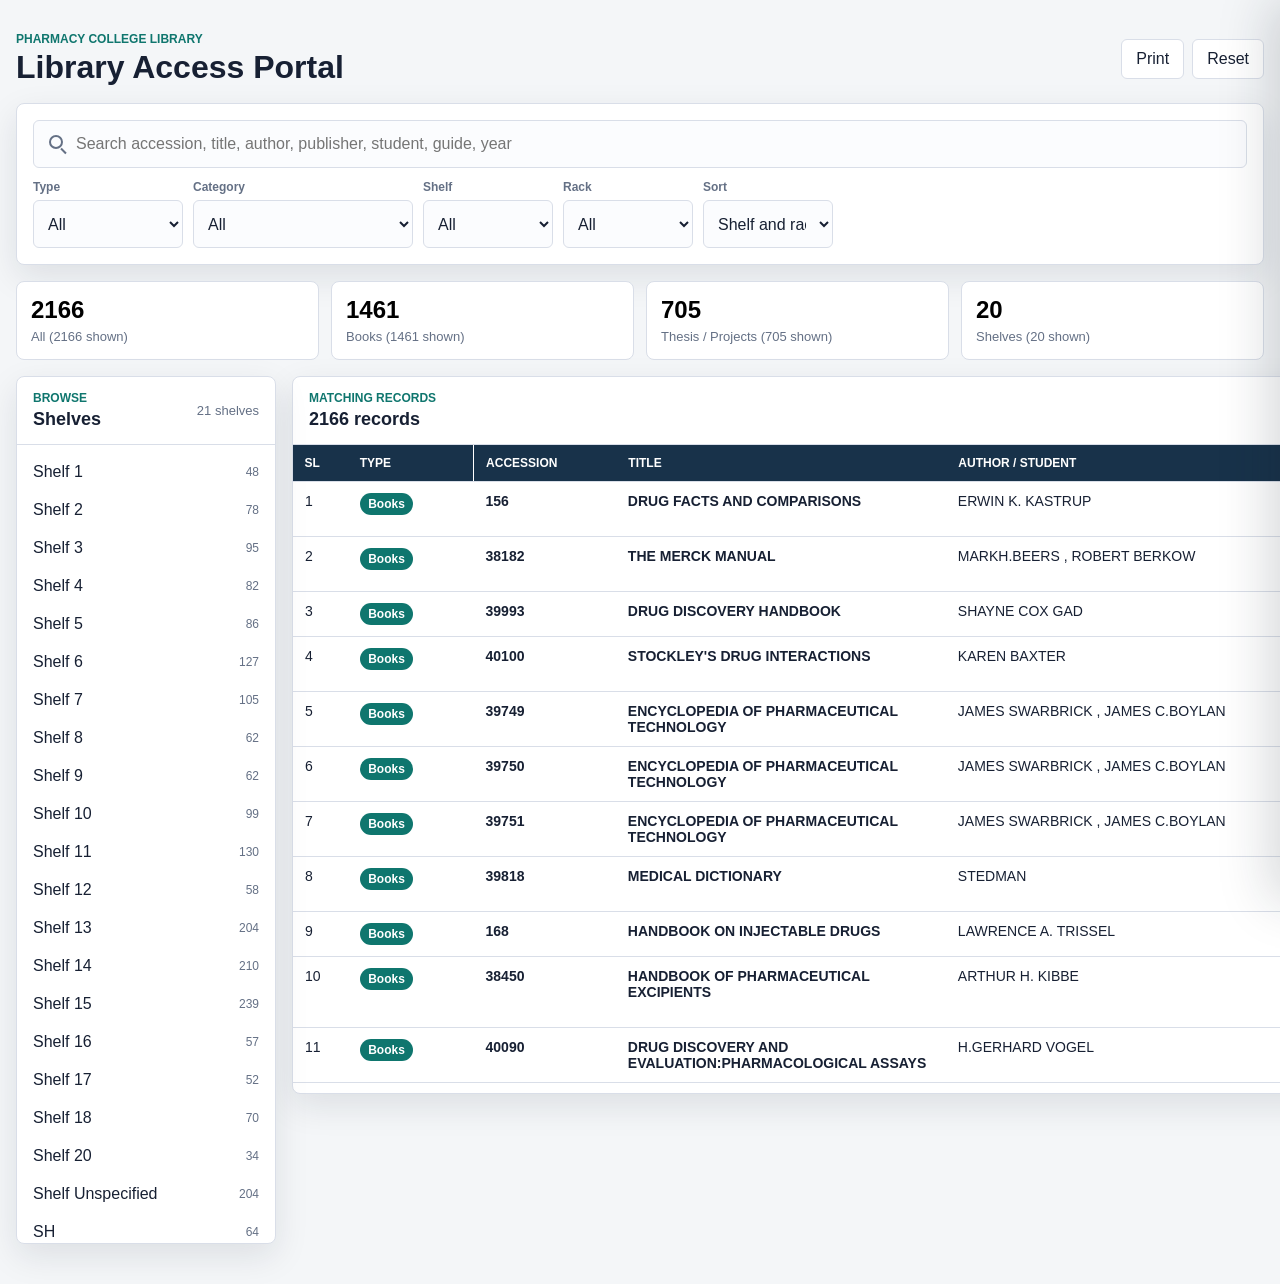
==== index.html @ b00e7058 "Add files via upload" ====
<!doctype html>
<html lang="en">
  <head>
    <meta charset="utf-8">
    <meta name="viewport" content="width=device-width, initial-scale=1">
    <title>Library Access Portal</title>
    <link rel="stylesheet" href="styles.css">
  </head>
  <body>
    <main class="app-shell">
      <header class="topbar">
        <div>
          <p class="eyebrow">Pharmacy College Library</p>
          <h1>Library Access Portal</h1>
        </div>
        <div class="top-actions">
          <button class="button" id="printResults" type="button">Print</button>
          <button class="button" id="clearFilters" type="button">Reset</button>
        </div>
      </header>

      <section class="search-band" aria-label="Search and filters">
        <div class="search-box">
          <span class="search-mark" aria-hidden="true"></span>
          <input id="searchInput" type="search" autocomplete="off" placeholder="Search accession, title, author, publisher, student, guide, year">
        </div>
        <div class="filters">
          <label>
            <span>Type</span>
            <select id="typeFilter"></select>
          </label>
          <label>
            <span>Category</span>
            <select id="categoryFilter"></select>
          </label>
          <label>
            <span>Shelf</span>
            <select id="shelfFilter"></select>
          </label>
          <label>
            <span>Rack</span>
            <select id="rackFilter"></select>
          </label>
          <label>
            <span>Sort</span>
            <select id="sortMode">
              <option value="location">Shelf and rack</option>
              <option value="title">Title A-Z</option>
              <option value="accession">Accession</option>
              <option value="year">Year</option>
              <option value="category">Category</option>
            </select>
          </label>
        </div>
      </section>

      <section class="summary-grid" id="summaryGrid" aria-label="Record summary"></section>

      <section class="workspace">
        <aside class="side-panel">
          <div class="panel-heading">
            <div>
              <p class="eyebrow">Browse</p>
              <h2>Shelves</h2>
            </div>
            <span id="shelfCount"></span>
          </div>
          <div id="shelfList" class="shelf-list"></div>
        </aside>

        <section class="results-panel">
          <div class="results-heading">
            <div>
              <p class="eyebrow">Matching Records</p>
              <h2 id="resultCount">0 records</h2>
            </div>
            <div id="activeFilters" class="active-filters"></div>
          </div>

          <div class="table-wrap">
            <table>
              <thead>
                <tr>
                  <th>SL</th>
                  <th>Type</th>
                  <th>Accession</th>
                  <th>Title</th>
                  <th>Author / Student</th>
                  <th>Publisher / Guide</th>
                  <th>Year</th>
                  <th>Location</th>
                </tr>
              </thead>
              <tbody id="resultBody"></tbody>
            </table>
          </div>
        </section>
      </section>
    </main>

    <aside class="detail-drawer" id="detailDrawer" aria-live="polite">
      <button class="close-button" id="closeDrawer" type="button">Close</button>
      <p class="eyebrow" id="detailCategory">Record</p>
      <h2 id="detailTitle">Select a record</h2>
      <div id="detailLocation" class="location-card"></div>
      <dl id="detailFields"></dl>
    </aside>

    <script src="data.js"></script>
    <script src="app.js"></script>
  </body>
</html>
---- styles.css ----
:root {
  --ink: #172033;
  --muted: #647085;
  --line: #d9dee8;
  --paper: #f4f6f8;
  --panel: #ffffff;
  --navy: #18324a;
  --teal: #0f766e;
  --gold: #a76f12;
  --rose: #9b3450;
  --green-soft: #e8f3ef;
  --shadow: 0 12px 34px rgba(23, 32, 51, 0.1);
}

* {
  box-sizing: border-box;
}

body {
  margin: 0;
  background: var(--paper);
  color: var(--ink);
  font-family: Arial, Helvetica, sans-serif;
  letter-spacing: 0;
}

button,
input,
select {
  font: inherit;
}

.app-shell {
  width: min(1500px, calc(100% - 32px));
  margin: 0 auto;
  padding: 22px 0 40px;
}

.topbar {
  display: flex;
  align-items: center;
  justify-content: space-between;
  gap: 16px;
  padding: 10px 0 18px;
}

.eyebrow {
  margin: 0 0 4px;
  color: var(--teal);
  font-size: 12px;
  font-weight: 700;
  text-transform: uppercase;
}

h1,
h2 {
  margin: 0;
}

h1 {
  font-size: 32px;
  line-height: 1.1;
}

h2 {
  font-size: 18px;
}

.button,
.close-button {
  border: 1px solid var(--line);
  background: var(--panel);
  color: var(--ink);
  border-radius: 6px;
  padding: 10px 14px;
  cursor: pointer;
}

.button:hover,
.close-button:hover {
  border-color: var(--teal);
}

.top-actions {
  display: flex;
  gap: 8px;
}

.search-band {
  background: var(--panel);
  border: 1px solid var(--line);
  border-radius: 8px;
  box-shadow: var(--shadow);
  display: grid;
  grid-template-columns: 1fr;
  gap: 12px;
  padding: 16px;
}

.search-box {
  position: relative;
}

.search-box input {
  width: 100%;
  height: 48px;
  border: 1px solid var(--line);
  border-radius: 6px;
  padding: 0 14px 0 42px;
  color: var(--ink);
  background: #fbfcfe;
}

.search-box input:focus,
select:focus {
  outline: 2px solid rgba(15, 118, 110, 0.25);
  border-color: var(--teal);
}

.search-mark {
  position: absolute;
  left: 16px;
  top: 15px;
  width: 14px;
  height: 14px;
  border: 2px solid var(--muted);
  border-radius: 50%;
}

.search-mark::after {
  content: "";
  position: absolute;
  right: -6px;
  bottom: -5px;
  width: 7px;
  height: 2px;
  background: var(--muted);
  transform: rotate(45deg);
}

.filters {
  display: grid;
  grid-template-columns: 150px 220px repeat(3, 130px);
  gap: 10px;
}

label span {
  display: block;
  margin-bottom: 6px;
  color: var(--muted);
  font-size: 12px;
  font-weight: 700;
}

select {
  width: 100%;
  height: 48px;
  border: 1px solid var(--line);
  border-radius: 6px;
  background: #fbfcfe;
  color: var(--ink);
  padding: 0 10px;
}

.summary-grid {
  display: grid;
  grid-template-columns: repeat(4, minmax(150px, 1fr));
  gap: 12px;
  margin: 16px 0;
}

.summary-card {
  background: var(--panel);
  border: 1px solid var(--line);
  border-radius: 8px;
  padding: 14px;
  text-align: left;
  cursor: pointer;
}

.summary-card strong {
  display: block;
  margin-bottom: 3px;
  font-size: 24px;
}

.summary-card span {
  color: var(--muted);
  font-size: 13px;
}

.workspace {
  display: grid;
  grid-template-columns: 260px 1fr;
  gap: 16px;
  align-items: start;
}

.side-panel,
.results-panel {
  background: var(--panel);
  border: 1px solid var(--line);
  border-radius: 8px;
  box-shadow: var(--shadow);
}

.side-panel {
  position: sticky;
  top: 16px;
  max-height: calc(100vh - 32px);
  overflow: hidden;
}

.panel-heading,
.results-heading {
  display: flex;
  align-items: center;
  justify-content: space-between;
  gap: 12px;
  padding: 14px 16px;
  border-bottom: 1px solid var(--line);
}

.panel-heading span {
  color: var(--muted);
  font-size: 13px;
}

.shelf-list {
  max-height: calc(100vh - 92px);
  overflow: auto;
  padding: 8px;
}

.shelf-item {
  width: 100%;
  display: flex;
  align-items: center;
  justify-content: space-between;
  gap: 10px;
  border: 0;
  border-radius: 6px;
  background: transparent;
  color: var(--ink);
  padding: 10px 8px;
  cursor: pointer;
  text-align: left;
}

.shelf-item:hover,
.shelf-item.active {
  background: #e7f2f0;
}

.shelf-item span:last-child {
  color: var(--muted);
  font-size: 12px;
}

.results-heading select {
  width: 170px;
}

.active-filters {
  color: var(--muted);
  font-size: 13px;
  text-align: right;
}

.table-wrap {
  overflow: auto;
  max-height: 72vh;
}

table {
  width: 100%;
  border-collapse: collapse;
  min-width: 1180px;
}

th,
td {
  border-bottom: 1px solid var(--line);
  padding: 11px 12px;
  text-align: left;
  vertical-align: top;
}

th {
  position: sticky;
  top: 0;
  z-index: 1;
  background: var(--navy);
  color: #ffffff;
  font-size: 12px;
  text-transform: uppercase;
}

td {
  font-size: 14px;
}

tbody tr {
  cursor: pointer;
}

tbody tr:hover {
  background: #f0f7f5;
}

.title-cell {
  min-width: 330px;
  font-weight: 700;
}

.accession-cell {
  white-space: nowrap;
  font-weight: 700;
}

.subtext {
  color: var(--muted);
  font-size: 12px;
}

.pill {
  display: inline-block;
  border-radius: 999px;
  padding: 4px 8px;
  color: #ffffff;
  background: var(--navy);
  font-size: 12px;
  font-weight: 700;
}

.pill.books {
  background: var(--teal);
}

.pill.bpharm {
  background: var(--gold);
}

.pill.practice {
  background: #5b5f97;
}

.pill.pp {
  background: var(--rose);
}

.pill.pc {
  background: var(--navy);
}

.detail-drawer {
  position: fixed;
  top: 0;
  right: 0;
  width: min(460px, 100%);
  height: 100vh;
  background: var(--panel);
  border-left: 1px solid var(--line);
  box-shadow: -18px 0 50px rgba(24, 33, 47, 0.18);
  padding: 22px;
  transform: translateX(102%);
  transition: transform 180ms ease;
  overflow: auto;
  z-index: 5;
}

.detail-drawer.open {
  transform: translateX(0);
}

.close-button {
  float: right;
}

.detail-drawer h2 {
  clear: both;
  margin: 10px 0 18px;
  font-size: 22px;
  line-height: 1.25;
}

.location-card {
  border: 1px solid var(--line);
  background: var(--green-soft);
  border-radius: 8px;
  margin: 0 0 18px;
  padding: 14px;
}

.location-card span {
  display: block;
  color: var(--muted);
  font-size: 12px;
  font-weight: 700;
  text-transform: uppercase;
}

.location-card strong {
  display: block;
  margin-top: 4px;
  font-size: 28px;
}

mark {
  background: #f7d56f;
  color: inherit;
  padding: 0 2px;
}

dl {
  display: grid;
  grid-template-columns: 130px 1fr;
  gap: 10px 14px;
  margin: 0;
}

dt {
  color: var(--muted);
  font-weight: 700;
}

dd {
  margin: 0;
}

.empty-state {
  padding: 32px;
  color: var(--muted);
  text-align: center;
}

@media (max-width: 980px) {
  .search-band,
  .workspace {
    grid-template-columns: 1fr;
  }

  .filters,
  .summary-grid {
    grid-template-columns: repeat(2, minmax(0, 1fr));
  }

  .side-panel {
    position: static;
    max-height: none;
  }

  .shelf-list {
    max-height: 220px;
  }
}

@media (max-width: 620px) {
  .app-shell {
    width: min(100% - 20px, 1500px);
    padding-top: 12px;
  }

  .topbar,
  .results-heading {
    align-items: flex-start;
    flex-direction: column;
  }

  h1 {
    font-size: 26px;
  }

  .filters,
  .summary-grid {
    grid-template-columns: 1fr;
  }
}

@media print {
  body {
    background: #ffffff;
  }

  .top-actions,
  .search-band,
  .summary-grid,
  .side-panel,
  .detail-drawer {
    display: none !important;
  }

  .app-shell {
    width: 100%;
    padding: 0;
  }

  .workspace {
    display: block;
  }

  .results-panel {
    border: 0;
    box-shadow: none;
  }

  .table-wrap {
    max-height: none;
    overflow: visible;
  }

  table {
    min-width: 0;
    font-size: 10px;
  }
}
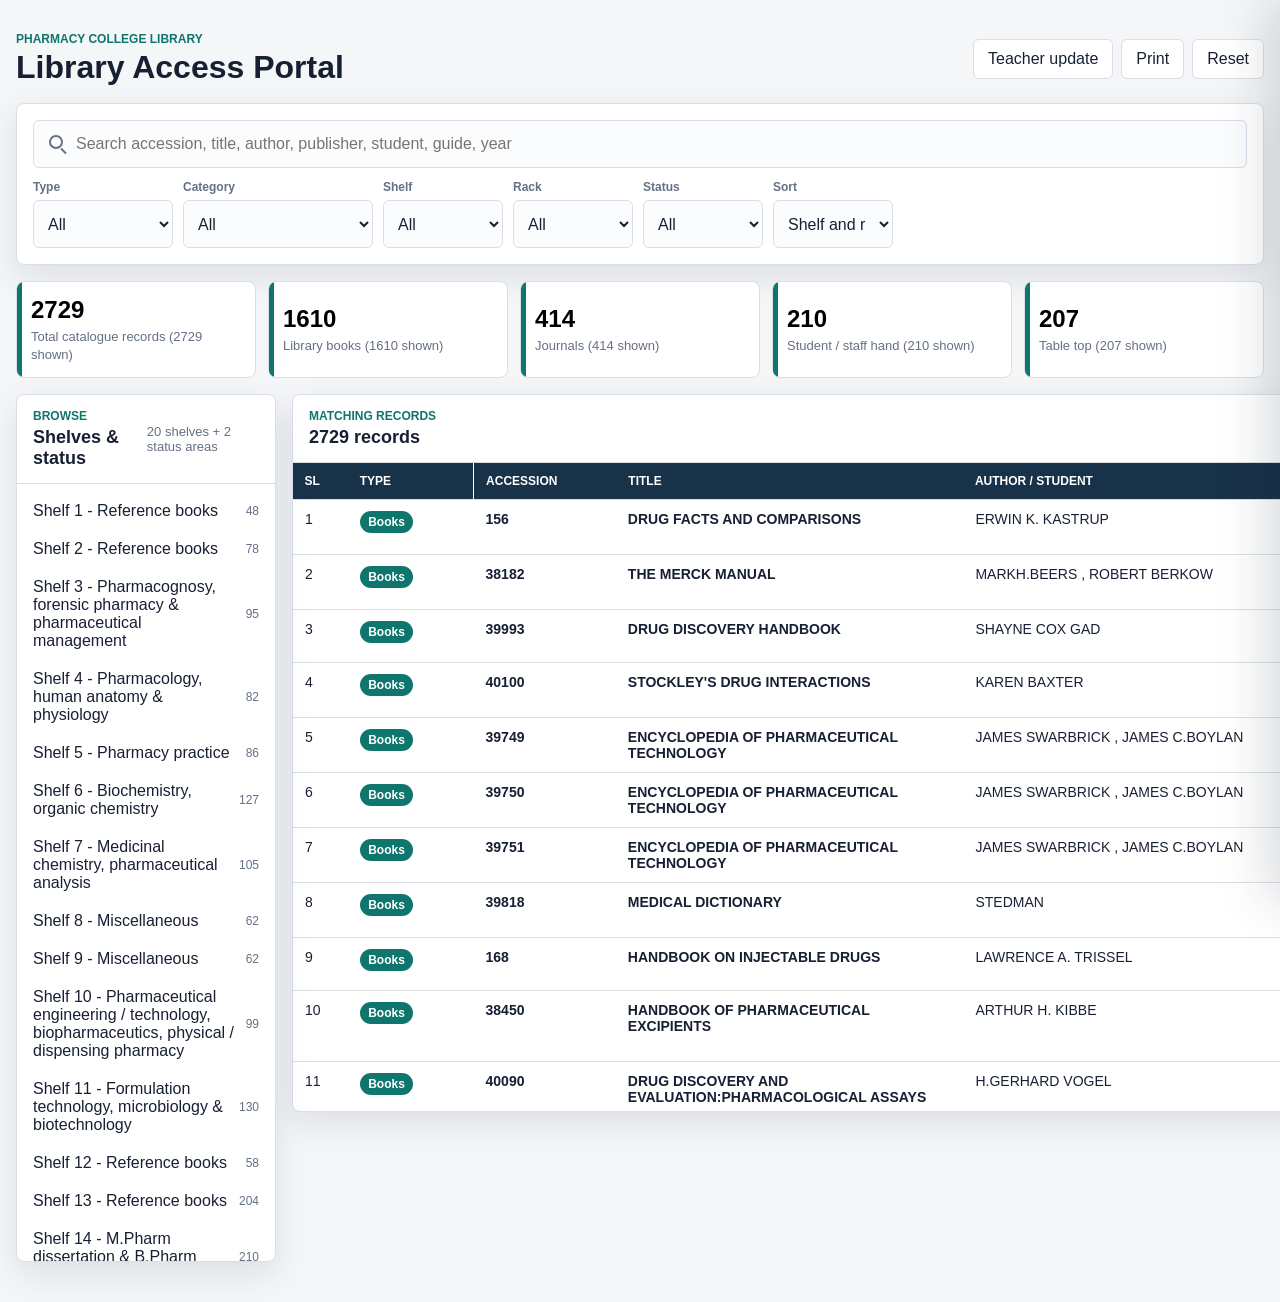
==== commit 7b7d8440: "Update library catalogue app" ====
--- a/index.html
+++ b/index.html
@@ -14,6 +14,8 @@
           <h1>Library Access Portal</h1>
         </div>
         <div class="top-actions">
+          <button class="button" id="teacherMode" type="button">Teacher update</button>
+          <button class="button hidden" id="exportUpdates" type="button">Export updates</button>
           <button class="button" id="printResults" type="button">Print</button>
           <button class="button" id="clearFilters" type="button">Reset</button>
         </div>
@@ -42,6 +44,10 @@
             <select id="rackFilter"></select>
           </label>
           <label>
+            <span>Status</span>
+            <select id="statusFilter"></select>
+          </label>
+          <label>
             <span>Sort</span>
             <select id="sortMode">
               <option value="location">Shelf and rack</option>
@@ -61,7 +67,7 @@
           <div class="panel-heading">
             <div>
               <p class="eyebrow">Browse</p>
-              <h2>Shelves</h2>
+              <h2>Shelves & status</h2>
             </div>
             <span id="shelfCount"></span>
           </div>
@@ -104,6 +110,36 @@
       <h2 id="detailTitle">Select a record</h2>
       <div id="detailLocation" class="location-card"></div>
       <dl id="detailFields"></dl>
+      <section class="admin-panel hidden" id="adminPanel">
+        <p class="eyebrow">Teacher update</p>
+        <label>
+          <span>Status</span>
+          <select id="adminStatus">
+            <option value="Available">Available in library</option>
+            <option value="Out with student/staff">Out with student/staff</option>
+            <option value="Not available">Not available</option>
+            <option value="Logged, not yet shelved">Logged, not yet shelved</option>
+            <option value="Needs verification">Needs verification</option>
+            <option value="Missing">Missing / not found</option>
+          </select>
+        </label>
+        <div class="admin-grid">
+          <label>
+            <span>Shelf</span>
+            <input id="adminShelf" type="text" placeholder="Example: 5">
+          </label>
+          <label>
+            <span>Rack</span>
+            <input id="adminRack" type="text" placeholder="Example: A">
+          </label>
+        </div>
+        <label>
+          <span>Note</span>
+          <input id="adminNote" type="text" placeholder="Return date, borrower, correction note">
+        </label>
+        <button class="button primary" id="saveUpdate" type="button">Save update</button>
+        <button class="button" id="undoUpdate" type="button">Undo last update</button>
+      </section>
     </aside>
 
     <script src="data.js"></script>
--- a/styles.css
+++ b/styles.css
@@ -140,7 +140,7 @@
 
 .filters {
   display: grid;
-  grid-template-columns: 150px 220px repeat(3, 130px);
+  grid-template-columns: 140px 190px repeat(4, 120px);
   gap: 10px;
 }
 
@@ -164,7 +164,7 @@
 
 .summary-grid {
   display: grid;
-  grid-template-columns: repeat(4, minmax(150px, 1fr));
+  grid-template-columns: repeat(5, minmax(150px, 1fr));
   gap: 12px;
   margin: 16px 0;
 }
@@ -176,6 +176,17 @@
   padding: 14px;
   text-align: left;
   cursor: pointer;
+  min-height: 86px;
+  position: relative;
+  overflow: hidden;
+}
+
+.summary-card::before {
+  content: "";
+  position: absolute;
+  inset: 0 auto 0 0;
+  width: 5px;
+  background: var(--teal);
 }
 
 .summary-card strong {
@@ -308,6 +319,19 @@
   background: #f0f7f5;
 }
 
+tbody tr.out {
+  background: #fff8e8;
+}
+
+tbody tr.missing {
+  background: #fff0f0;
+}
+
+tbody tr.verify,
+tbody tr.unassigned {
+  background: #f7fbff;
+}
+
 .title-cell {
   min-width: 330px;
   font-weight: 700;
@@ -321,6 +345,16 @@
 .subtext {
   color: var(--muted);
   font-size: 12px;
+}
+
+.hidden {
+  display: none !important;
+}
+
+.button.primary {
+  background: var(--teal);
+  border-color: var(--teal);
+  color: #ffffff;
 }
 
 .pill {
@@ -335,6 +369,10 @@
 
 .pill.books {
   background: var(--teal);
+}
+
+.pill.journals {
+  background: #2563eb;
 }
 
 .pill.bpharm {
@@ -403,7 +441,8 @@
 .location-card strong {
   display: block;
   margin-top: 4px;
-  font-size: 28px;
+  font-size: 24px;
+  line-height: 1.15;
 }
 
 mark {
@@ -426,6 +465,32 @@
 
 dd {
   margin: 0;
+}
+
+.admin-panel {
+  border-top: 1px solid var(--line);
+  margin-top: 18px;
+  padding-top: 16px;
+}
+
+.admin-panel label {
+  display: block;
+  margin-bottom: 12px;
+}
+
+.admin-panel input,
+.admin-panel select {
+  width: 100%;
+  height: 42px;
+  border: 1px solid var(--line);
+  border-radius: 6px;
+  padding: 0 10px;
+}
+
+.admin-grid {
+  display: grid;
+  grid-template-columns: 1fr 1fr;
+  gap: 10px;
 }
 
 .empty-state {
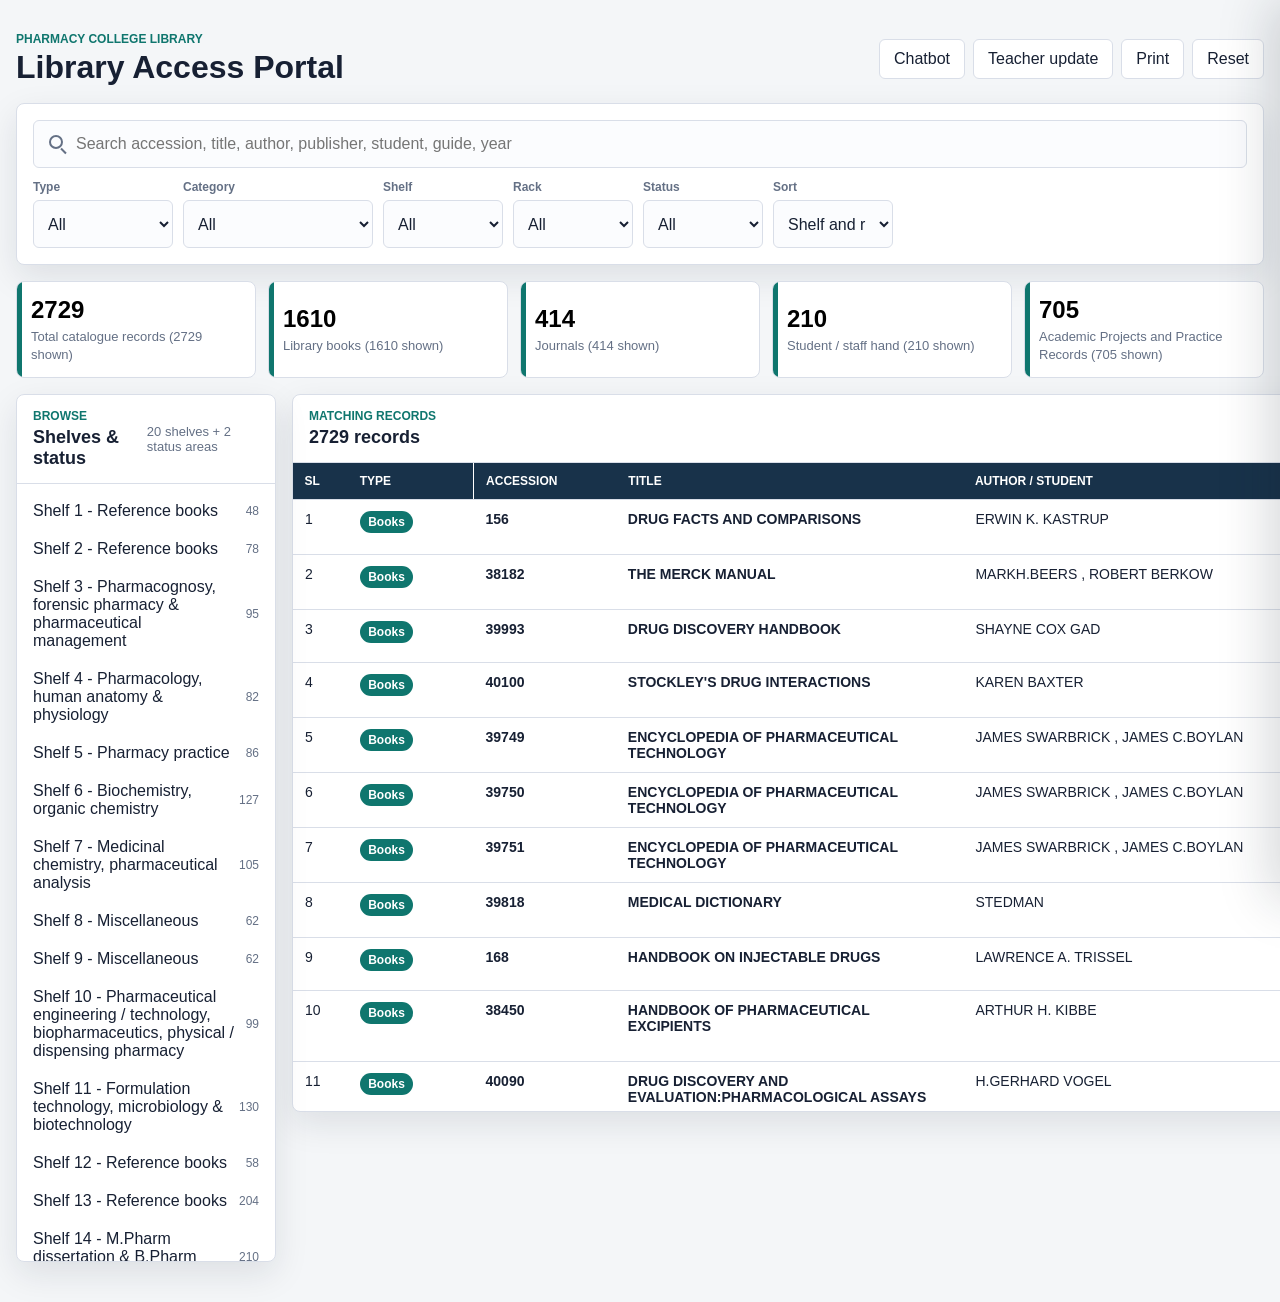
==== commit fc59ba71: "Update library portal summaries and teacher tools" ====
--- a/index.html
+++ b/index.html
@@ -14,12 +14,93 @@
           <h1>Library Access Portal</h1>
         </div>
         <div class="top-actions">
+          <button class="button" id="chatToggle" type="button">Chatbot</button>
           <button class="button" id="teacherMode" type="button">Teacher update</button>
+          <button class="button hidden" id="addBookToggle" type="button">Add book</button>
           <button class="button hidden" id="exportUpdates" type="button">Export updates</button>
           <button class="button" id="printResults" type="button">Print</button>
           <button class="button" id="clearFilters" type="button">Reset</button>
         </div>
       </header>
+
+      <section class="chat-panel hidden" id="chatPanel" aria-label="Library chatbot">
+        <div class="chat-header">
+          <div>
+            <p class="eyebrow">Catalogue Assistant</p>
+            <h2>Ask about books, shelves, authors, status, or accession numbers</h2>
+          </div>
+          <button class="close-button" id="closeChat" type="button">Close</button>
+        </div>
+        <div class="chat-log" id="chatLog"></div>
+        <form class="chat-form" id="chatForm">
+          <input id="chatInput" type="search" autocomplete="off" placeholder="Example: where is Essentials of Pharmacotherapeutics?">
+          <button class="button primary" type="submit">Ask</button>
+        </form>
+      </section>
+
+      <section class="add-book-panel hidden" id="addBookPanel" aria-label="Add new library book">
+        <div class="panel-heading">
+          <div>
+            <p class="eyebrow">Teacher entry</p>
+            <h2>Add new book</h2>
+          </div>
+          <button class="close-button" id="closeAddBook" type="button">Close</button>
+        </div>
+        <form class="add-book-form" id="addBookForm">
+          <label>
+            <span>Accession number</span>
+            <input id="newAccession" type="text" required>
+          </label>
+          <label class="wide">
+            <span>Book title</span>
+            <input id="newTitle" type="text" required>
+          </label>
+          <label>
+            <span>Author</span>
+            <input id="newAuthor" type="text">
+          </label>
+          <label>
+            <span>Publisher</span>
+            <input id="newPublisher" type="text">
+          </label>
+          <label>
+            <span>Edition</span>
+            <input id="newEdition" type="text">
+          </label>
+          <label>
+            <span>Year</span>
+            <input id="newYear" type="text">
+          </label>
+          <label>
+            <span>Source of purchase</span>
+            <input id="newSource" type="text">
+          </label>
+          <label>
+            <span>Shelf</span>
+            <input id="newShelf" type="text" required placeholder="Example: 5">
+          </label>
+          <label>
+            <span>Rack</span>
+            <input id="newRack" type="text" placeholder="Example: A">
+          </label>
+          <label>
+            <span>Status</span>
+            <select id="newStatus">
+              <option value="Available">Available in library</option>
+              <option value="Logged, not yet shelved">Logged, not yet shelved</option>
+              <option value="Needs verification">Needs verification</option>
+            </select>
+          </label>
+          <label class="wide">
+            <span>Teacher note</span>
+            <input id="newNote" type="text" placeholder="Bill number, donor, correction note">
+          </label>
+          <div class="form-actions wide">
+            <button class="button primary" type="submit">Save new book</button>
+            <button class="button" id="resetAddBook" type="reset">Clear</button>
+          </div>
+        </form>
+      </section>
 
       <section class="search-band" aria-label="Search and filters">
         <div class="search-box">
--- a/styles.css
+++ b/styles.css
@@ -95,6 +95,127 @@
   grid-template-columns: 1fr;
   gap: 12px;
   padding: 16px;
+}
+
+.chat-panel,
+.add-book-panel {
+  background: var(--panel);
+  border: 1px solid var(--line);
+  border-radius: 8px;
+  box-shadow: var(--shadow);
+  margin-bottom: 16px;
+}
+
+.chat-panel {
+  padding: 16px;
+}
+
+.chat-header {
+  display: flex;
+  align-items: flex-start;
+  justify-content: space-between;
+  gap: 12px;
+  margin-bottom: 12px;
+}
+
+.chat-log {
+  display: grid;
+  gap: 10px;
+  max-height: 280px;
+  overflow: auto;
+  border: 1px solid var(--line);
+  border-radius: 6px;
+  background: #fbfcfe;
+  padding: 12px;
+}
+
+.chat-message {
+  max-width: 900px;
+  border-radius: 8px;
+  padding: 10px 12px;
+  line-height: 1.4;
+}
+
+.chat-message.user {
+  justify-self: end;
+  background: var(--navy);
+  color: #ffffff;
+}
+
+.chat-message.bot {
+  justify-self: start;
+  background: #e7f2f0;
+}
+
+.chat-message p {
+  margin: 0 0 8px;
+}
+
+.chat-message ul {
+  margin: 0;
+  padding: 0;
+  list-style: none;
+}
+
+.chat-message li + li {
+  margin-top: 6px;
+}
+
+.chat-result {
+  width: 100%;
+  border: 1px solid var(--line);
+  border-radius: 6px;
+  background: #ffffff;
+  color: var(--ink);
+  cursor: pointer;
+  padding: 8px;
+  text-align: left;
+}
+
+.chat-result strong,
+.chat-result span {
+  display: block;
+}
+
+.chat-result span {
+  color: var(--muted);
+  font-size: 12px;
+  margin-top: 3px;
+}
+
+.chat-form {
+  display: grid;
+  grid-template-columns: 1fr auto;
+  gap: 10px;
+  margin-top: 12px;
+}
+
+.chat-form input,
+.add-book-form input {
+  width: 100%;
+  height: 44px;
+  border: 1px solid var(--line);
+  border-radius: 6px;
+  background: #fbfcfe;
+  color: var(--ink);
+  padding: 0 10px;
+}
+
+.add-book-form {
+  display: grid;
+  grid-template-columns: repeat(4, minmax(0, 1fr));
+  gap: 12px;
+  padding: 16px;
+}
+
+.add-book-form .wide {
+  grid-column: span 2;
+}
+
+.form-actions {
+  display: flex;
+  align-items: end;
+  gap: 8px;
 }
 
 .search-box {
@@ -505,6 +626,10 @@
     grid-template-columns: 1fr;
   }
 
+  .add-book-form {
+    grid-template-columns: repeat(2, minmax(0, 1fr));
+  }
+
   .filters,
   .summary-grid {
     grid-template-columns: repeat(2, minmax(0, 1fr));
@@ -527,9 +652,23 @@
   }
 
   .topbar,
+  .chat-header,
   .results-heading {
     align-items: flex-start;
     flex-direction: column;
+  }
+
+  .top-actions,
+  .chat-form,
+  .add-book-form,
+  .add-book-form .wide {
+    grid-template-columns: 1fr;
+    width: 100%;
+  }
+
+  .top-actions,
+  .form-actions {
+    flex-wrap: wrap;
   }
 
   h1 {
